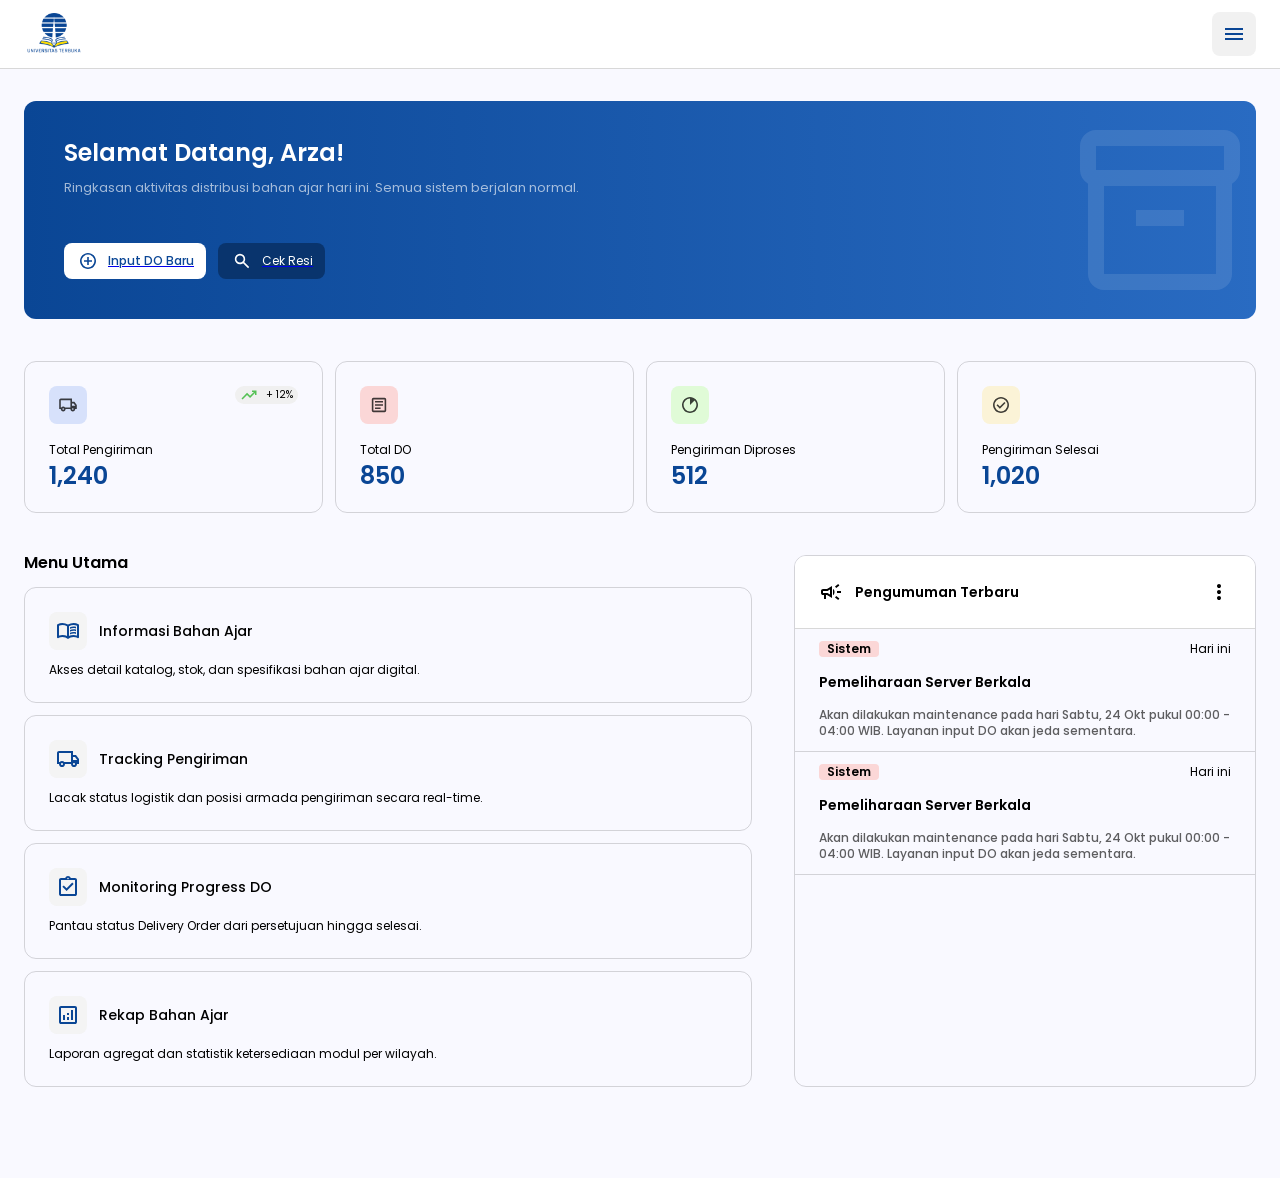
==== index.html @ af5f8cee "feat: implement session persistence, dashboard layout, and tracking page structure" ====
<!DOCTYPE html>
<html lang="en">

<head>
    <meta charset="UTF-8">
    <meta name="viewport" content="width=device-width, initial-scale=1.0">
    <title>Dashboard - Sistem Bahan Ajar Universitas Terbuka</title>

    <!-- CSS -->
    <link rel="stylesheet" href="/assets/css/global.css">
    <link rel="stylesheet" href="/assets/css/index.css">

    <!-- Fonts -->
    <link rel="preconnect" href="https://fonts.googleapis.com">
    <link rel="preconnect" href="https://fonts.gstatic.com" crossorigin>
    <link
        href="https://fonts.googleapis.com/css2?family=Poppins:ital,wght@0,100;0,200;0,300;0,400;0,500;0,600;0,700;0,800;0,900;1,100;1,200;1,300;1,400;1,500;1,600;1,700;1,800;1,900&display=swap"
        rel="stylesheet">

    <!-- Favicon -->
    <link rel="shortcut icon" href="/assets/images/Universitas Terbuka.png" type="image/x-icon">
</head>

<body>
    <nav class="navbar">
        <div class="navbar-logo">
            <img src="/assets/images/Universitas Terbuka.png" alt="">
        </div>

        <ul id="navbar-menu" class="navbar-menu">
            <li>
                <a href="" class="navbar-links">
                    <svg class="navbar-links__icon" xmlns="http://www.w3.org/2000/svg" height="24px"
                        viewBox="0 -960 960 960" width="24px" fill="#currentColor">
                        <path
                            d="M520-600v-240h320v240H520ZM120-440v-400h320v400H120Zm400 320v-400h320v400H520Zm-400 0v-240h320v240H120Z" />
                    </svg>
                    <p>Dashboard</p>
                </a>
            </li>

            <li>
                <a href="" class="navbar-links">
                    <svg xmlns="http://www.w3.org/2000/svg" height="24px" viewBox="0 -960 960 960" width="24px"
                        fill="currentColor">
                        <path
                            d="M155-195q-35-35-35-85H40v-440q0-33 23.5-56.5T120-800h560v160h120l120 160v200h-80q0 50-35 85t-85 35q-50 0-85-35t-35-85H360q0 50-35 85t-85 35q-50 0-85-35Zm113.5-56.5Q280-263 280-280t-11.5-28.5Q257-320 240-320t-28.5 11.5Q200-297 200-280t11.5 28.5Q223-240 240-240t28.5-11.5Zm480 0Q760-263 760-280t-11.5-28.5Q737-320 720-320t-28.5 11.5Q680-297 680-280t11.5 28.5Q703-240 720-240t28.5-11.5ZM680-440h170l-90-120h-80v120Z" />
                    </svg>
                    <p>Tracking Pengiriman</p>
                </a>
            </li>

            <li>
                <a href="" class="navbar-links">
                    <svg xmlns="http://www.w3.org/2000/svg" height="24px" viewBox="0 -960 960 960" width="24px"
                        fill="currentColor">
                        <path
                            d="M200-120q-33 0-56.5-23.5T120-200v-560q0-33 23.5-56.5T200-840h280v80H200v560h280v80H200Zm440-160-55-58 102-102H360v-80h327L585-622l55-58 200 200-200 200Z" />
                    </svg>
                    <p>Logout</p>
                </a>
            </li>
        </ul>

        <button id="navbar-toggle" class="navbar-toggle" onclick="toggleNavbar()">
            <svg class="navbar-toggle__icon" xmlns="http://www.w3.org/2000/svg" height="24px" viewBox="0 -960 960 960"
                width="24px" fill="currentColor">
                <path d="M120-240v-80h720v80H120Zm0-200v-80h720v80H120Zm0-200v-80h720v80H120Z" />
            </svg>
        </button>
    </nav>

    <main class="main">
        <header class="header">
            <h1 class="header-title">Selamat Datang, Arza!</h1>
            <p class="header-subtitle">Ringkasan aktivitas distribusi bahan ajar hari ini. Semua sistem berjalan normal.
            </p>

            <svg class="header-decoration" xmlns="http://www.w3.org/2000/svg" height="242px" viewBox="0 -960 960 960"
                width="24px" fill="currentColor">
                <path
                    d="M200-80q-33 0-56.5-23.5T120-160v-451q-18-11-29-28.5T80-680v-120q0-33 23.5-56.5T160-880h640q33 0 56.5 23.5T880-800v120q0 23-11 40.5T840-611v451q0 33-23.5 56.5T760-80H200Zm0-520v440h560v-440H200Zm-40-80h640v-120H160v120Zm200 280h240v-80H360v80Zm120 20Z" />
            </svg>

            <div class="header-actions" style="margin-top: 32px;">
                <a href="#" class="action-button action-button--white">
                    <svg class="action-button__icon" xmlns="http://www.w3.org/2000/svg" height="24px"
                        viewBox="0 -960 960 960" width="24px" fill="currentColor">
                        <path
                            d="M440-280h80v-160h160v-80H520v-160h-80v160H280v80h160v160Zm40 200q-83 0-156-31.5T197-197q-54-54-85.5-127T80-480q0-83 31.5-156T197-763q54-54 127-85.5T480-880q83 0 156 31.5T763-763q54 54 85.5 127T880-480q0 83-31.5 156T763-197q-54 54-127 85.5T480-80Zm0-80q134 0 227-93t93-227q0-134-93-227t-227-93q-134 0-227 93t-93 227q0 134 93 227t227 93Zm0-320Z" />
                    </svg>
                    <p class="action-button__text">Input DO Baru</p>
                </a>

                <a href="/tracking.html" class="action-button action-button--primary">
                    <svg class="action-button__icon" xmlns="http://www.w3.org/2000/svg" height="24px"
                        viewBox="0 -960 960 960" width="24px" fill="currentColor">
                        <path
                            d="M784-120 532-372q-30 24-69 38t-83 14q-109 0-184.5-75.5T120-580q0-109 75.5-184.5T380-840q109 0 184.5 75.5T640-580q0 44-14 83t-38 69l252 252-56 56ZM380-400q75 0 127.5-52.5T560-580q0-75-52.5-127.5T380-760q-75 0-127.5 52.5T200-580q0 75 52.5 127.5T380-400Z" />
                    </svg>
                    <p class="action-button__text">Cek Resi</p>
                </a>
            </div>
        </header>

        <ul class="card-analytic">
            <li>
                <div class="card-analytics">
                    <div class="card-analytics__header">
                        <div class="card-analytics-icon" style="background-color: rgb(215, 225, 251);">
                            <svg xmlns="http://www.w3.org/2000/svg" height="24px" viewBox="0 -960 960 960" width="24px"
                                fill="currentColor">
                                <path
                                    d="M155-195q-35-35-35-85H40v-440q0-33 23.5-56.5T120-800h560v160h120l120 160v200h-80q0 50-35 85t-85 35q-50 0-85-35t-35-85H360q0 50-35 85t-85 35q-50 0-85-35Zm113.5-56.5Q280-263 280-280t-11.5-28.5Q257-320 240-320t-28.5 11.5Q200-297 200-280t11.5 28.5Q223-240 240-240t28.5-11.5ZM120-360h32q17-18 39-29t49-11q27 0 49 11t39 29h272v-360H120v360Zm628.5 108.5Q760-263 760-280t-11.5-28.5Q737-320 720-320t-28.5 11.5Q680-297 680-280t11.5 28.5Q703-240 720-240t28.5-11.5ZM680-440h170l-90-120h-80v120ZM360-540Z" />
                            </svg>
                        </div>

                        <div class="card-analytics-trend">
                            <svg xmlns="http://www.w3.org/2000/svg" height="18px" viewBox="0 -960 960 960" width="18px"
                                fill="currentColor">
                                <path
                                    d="m136-240-56-56 296-298 160 160 208-206H640v-80h240v240h-80v-104L536-320 376-480 136-240Z" />
                            </svg>
                            <p>+ 12%</p>
                        </div>
                    </div>

                    <h2 class="card-analytics-title" style="margin-top: 12px;">Total Pengiriman</h2>
                    <p class="card-analytics-amount">1,240</p>
                </div>
            </li>

            <li>
                <div class="card-analytics">
                    <div class="card-analytics__header">
                        <div class="card-analytics-icon" style="background-color: rgb(251, 215, 215);">
                            <svg xmlns="http://www.w3.org/2000/svg" height="24px" viewBox="0 -960 960 960" width="24px"
                                fill="currentColor">
                                <path
                                    d="M280-280h280v-80H280v80Zm0-160h400v-80H280v80Zm0-160h400v-80H280v80Zm-80 480q-33 0-56.5-23.5T120-200v-560q0-33 23.5-56.5T200-840h560q33 0 56.5 23.5T840-760v560q0 33-23.5 56.5T760-120H200Zm0-80h560v-560H200v560Zm0-560v560-560Z" />
                            </svg>
                        </div>
                    </div>

                    <h2 class="card-analytics-title" style="margin-top: 12px;">Total DO</h2>
                    <p class="card-analytics-amount">850</p>
                </div>
            </li>

            <li>
                <div class="card-analytics">
                    <div class="card-analytics__header">
                        <div class="card-analytics-icon" style="background-color: rgb(224, 251, 215);">
                            <svg xmlns="http://www.w3.org/2000/svg" height="24px" viewBox="0 -960 960 960" width="24px"
                                fill="currentColor">
                                <path
                                    d="M324-111.5Q251-143 197-197t-85.5-127Q80-397 80-480t31.5-156Q143-709 197-763t127-85.5Q397-880 480-880t156 31.5Q709-817 763-763t85.5 127Q880-563 880-480t-31.5 156Q817-251 763-197t-127 85.5Q563-80 480-80t-156-31.5ZM707-253q93-93 93-227 0-64-24-123t-69-104L480-480v-320q-134 0-227 93t-93 227q0 134 93 227t227 93q134 0 227-93Z" />
                            </svg>
                        </div>
                    </div>

                    <h2 class="card-analytics-title" style="margin-top: 12px;">Pengiriman Diproses</h2>
                    <p class="card-analytics-amount">512</p>
                </div>
            </li>

            <li>
                <div class="card-analytics">
                    <div class="card-analytics__header">
                        <div class="card-analytics-icon" style="background-color: rgb(251, 243, 215);">
                            <svg xmlns="http://www.w3.org/2000/svg" height="24px" viewBox="0 -960 960 960" width="24px"
                                fill="currentColor">
                                <path
                                    d="m424-296 282-282-56-56-226 226-114-114-56 56 170 170Zm56 216q-83 0-156-31.5T197-197q-54-54-85.5-127T80-480q0-83 31.5-156T197-763q54-54 127-85.5T480-880q83 0 156 31.5T763-763q54 54 85.5 127T880-480q0 83-31.5 156T763-197q-54 54-127 85.5T480-80Zm0-80q134 0 227-93t93-227q0-134-93-227t-227-93q-134 0-227 93t-93 227q0 134 93 227t227 93Zm0-320Z" />
                            </svg>
                        </div>
                    </div>

                    <h2 class="card-analytics-title" style="margin-top: 12px;">Pengiriman Selesai</h2>
                    <p class="card-analytics-amount">1,020</p>
                </div>
            </li>
        </ul>

        <div class="cols-2">
            <section class="main-menu-section">
                <h2 class="h2">Menu Utama</h2>

                <ul class="main-menu">
                    <li>
                        <div class="main-menu-item">
                            <div class="main-menu-item__header">
                                <div class="main-menu-item__icon">
                                    <svg xmlns="http://www.w3.org/2000/svg" height="24px" viewBox="0 -960 960 960"
                                        width="24px" fill="currentColor">
                                        <path
                                            d="M560-564v-68q33-14 67.5-21t72.5-7q26 0 51 4t49 10v64q-24-9-48.5-13.5T700-600q-38 0-73 9.5T560-564Zm0 220v-68q33-14 67.5-21t72.5-7q26 0 51 4t49 10v64q-24-9-48.5-13.5T700-380q-38 0-73 9t-67 27Zm0-110v-68q33-14 67.5-21t72.5-7q26 0 51 4t49 10v64q-24-9-48.5-13.5T700-490q-38 0-73 9.5T560-454ZM260-320q47 0 91.5 10.5T440-278v-394q-41-24-87-36t-93-12q-36 0-71.5 7T120-692v396q35-12 69.5-18t70.5-6Zm260 42q44-21 88.5-31.5T700-320q36 0 70.5 6t69.5 18v-396q-33-14-68.5-21t-71.5-7q-47 0-93 12t-87 36v394Zm-40 118q-48-38-104-59t-116-21q-42 0-82.5 11T100-198q-21 11-40.5-1T40-234v-482q0-11 5.5-21T62-752q46-24 96-36t102-12q58 0 113.5 15T480-740q51-30 106.5-45T700-800q52 0 102 12t96 36q11 5 16.5 15t5.5 21v482q0 23-19.5 35t-40.5 1q-37-20-77.5-31T700-240q-60 0-116 21t-104 59ZM280-494Z" />
                                    </svg>
                                </div>

                                <h3 class="main-menu-item-title">Informasi Bahan Ajar</h3>
                            </div>

                            <p class="main-menu-item__description">
                                Akses detail katalog, stok, dan spesifikasi bahan ajar digital.
                            </p>
                        </div>
                    </li>

                    <li>
                        <div class="main-menu-item">
                            <div class="main-menu-item__header">
                                <div class="main-menu-item__icon">
                                    <svg xmlns="http://www.w3.org/2000/svg" height="24px" viewBox="0 -960 960 960"
                                        width="24px" fill="currentColor">
                                        <path
                                            d="M155-195q-35-35-35-85H40v-440q0-33 23.5-56.5T120-800h560v160h120l120 160v200h-80q0 50-35 85t-85 35q-50 0-85-35t-35-85H360q0 50-35 85t-85 35q-50 0-85-35Zm113.5-56.5Q280-263 280-280t-11.5-28.5Q257-320 240-320t-28.5 11.5Q200-297 200-280t11.5 28.5Q223-240 240-240t28.5-11.5ZM120-360h32q17-18 39-29t49-11q27 0 49 11t39 29h272v-360H120v360Zm628.5 108.5Q760-263 760-280t-11.5-28.5Q737-320 720-320t-28.5 11.5Q680-297 680-280t11.5 28.5Q703-240 720-240t28.5-11.5ZM680-440h170l-90-120h-80v120ZM360-540Z" />
                                    </svg>
                                </div>

                                <h3 class="main-menu-item-title">Tracking Pengiriman</h3>
                            </div>

                            <p class="main-menu-item__description">
                                Lacak status logistik dan posisi armada pengiriman secara real-time.
                            </p>
                        </div>
                    </li>

                    <li>
                        <div class="main-menu-item">
                            <div class="main-menu-item__header">
                                <div class="main-menu-item__icon">
                                    <svg xmlns="http://www.w3.org/2000/svg" height="24px" viewBox="0 -960 960 960"
                                        width="24px" fill="currentColor">
                                        <path
                                            d="m424-318 282-282-56-56-226 226-114-114-56 56 170 170ZM200-120q-33 0-56.5-23.5T120-200v-560q0-33 23.5-56.5T200-840h168q13-36 43.5-58t68.5-22q38 0 68.5 22t43.5 58h168q33 0 56.5 23.5T840-760v560q0 33-23.5 56.5T760-120H200Zm0-80h560v-560H200v560Zm301.5-598.5Q510-807 510-820t-8.5-21.5Q493-850 480-850t-21.5 8.5Q450-833 450-820t8.5 21.5Q467-790 480-790t21.5-8.5ZM200-200v-560 560Z" />
                                    </svg>
                                </div>

                                <h3 class="main-menu-item-title">Monitoring Progress DO</h3>
                            </div>

                            <p class="main-menu-item__description">
                                Pantau status Delivery Order dari persetujuan hingga selesai.
                            </p>
                        </div>
                    </li>

                    <li>
                        <div class="main-menu-item">
                            <div class="main-menu-item__header">
                                <div class="main-menu-item__icon">
                                    <svg xmlns="http://www.w3.org/2000/svg" height="24px" viewBox="0 -960 960 960"
                                        width="24px" fill="currentColor">
                                        <path
                                            d="M280-280h80v-200h-80v200Zm320 0h80v-400h-80v400Zm-160 0h80v-120h-80v120Zm0-200h80v-80h-80v80ZM200-120q-33 0-56.5-23.5T120-200v-560q0-33 23.5-56.5T200-840h560q33 0 56.5 23.5T840-760v560q0 33-23.5 56.5T760-120H200Zm0-80h560v-560H200v560Zm0-560v560-560Z" />
                                    </svg>
                                </div>

                                <h3 class="main-menu-item-title">Rekap Bahan Ajar</h3>
                            </div>

                            <p class="main-menu-item__description">
                                Laporan agregat dan statistik ketersediaan modul per wilayah.
                            </p>
                        </div>
                    </li>
                </ul>
            </section>

            <section class="announcement-section">
                <div class="announcement-section-header">
                    <div class="announcement-section-header__left">
                        <svg xmlns="http://www.w3.org/2000/svg" height="24px" viewBox="0 -960 960 960" width="24px"
                            fill="#currentColor">
                            <path
                                d="M720-440v-80h160v80H720Zm48 280-128-96 48-64 128 96-48 64Zm-80-480-48-64 128-96 48 64-128 96ZM200-200v-160h-40q-33 0-56.5-23.5T80-440v-80q0-33 23.5-56.5T160-600h160l200-120v480L320-360h-40v160h-80Zm240-182v-196l-98 58H160v80h182l98 58Zm120 36v-268q27 24 43.5 58.5T620-480q0 41-16.5 75.5T560-346ZM300-480Z" />
                        </svg>
                        <h2 class="announcement-section-title">Pengumuman Terbaru</h2>
                    </div>

                    <svg xmlns="http://www.w3.org/2000/svg" height="24px" viewBox="0 -960 960 960" width="24px"
                        fill="#currentColor">
                        <path
                            d="M480-160q-33 0-56.5-23.5T400-240q0-33 23.5-56.5T480-320q33 0 56.5 23.5T560-240q0 33-23.5 56.5T480-160Zm0-240q-33 0-56.5-23.5T400-480q0-33 23.5-56.5T480-560q33 0 56.5 23.5T560-480q0 33-23.5 56.5T480-400Zm0-240q-33 0-56.5-23.5T400-720q0-33 23.5-56.5T480-800q33 0 56.5 23.5T560-720q0 33-23.5 56.5T480-640Z" />
                    </svg>
                </div>

                <ul class="announcement-section-body">
                    <li class="announcement-items">
                        <div class="announcement-items__header">
                            <p class="announcement-items-type announcement-items-type--red">Sistem</p>
                            <p class="announcement-items-time">Hari ini</p>
                        </div>
                        <h3 class="announcement-items-title">Pemeliharaan Server Berkala</h3>
                        <p class="announcement-items-body">Akan dilakukan maintenance pada hari Sabtu, 24 Okt pukul
                            00:00 - 04:00 WIB. Layanan input DO akan jeda sementara.</p>
                    </li>

                    <li class="announcement-items">
                        <div class="announcement-items__header">
                            <p class="announcement-items-type announcement-items-type--red">Sistem</p>
                            <p class="announcement-items-time">Hari ini</p>
                        </div>
                        <h3 class="announcement-items-title">Pemeliharaan Server Berkala</h3>
                        <p class="announcement-items-body">Akan dilakukan maintenance pada hari Sabtu, 24 Okt pukul
                            00:00 - 04:00 WIB. Layanan input DO akan jeda sementara.</p>
                    </li>
                </ul>
            </section>
        </div>
    </main>

    <script src="/assets/js/index.js"></script>
</body>

</html>
---- assets/css/global.css ----
* {
      font-family: "Poppins", sans-serif !important;
}

/* CSS Reset */
/* http://meyerweb.com/eric/tools/css/reset/ 
   v2.0 | 20110126
   License: none (public domain)
*/

html,
body,
div,
span,
applet,
object,
iframe,
h1,
h2,
h3,
h4,
h5,
h6,
p,
blockquote,
pre,
a,
abbr,
acronym,
address,
big,
cite,
code,
del,
dfn,
em,
img,
ins,
kbd,
q,
s,
samp,
small,
strike,
strong,
sub,
sup,
tt,
var,
b,
u,
i,
center,
dl,
dt,
dd,
ol,
ul,
li,
fieldset,
form,
label,
legend,
table,
caption,
tbody,
tfoot,
thead,
tr,
th,
td,
article,
aside,
canvas,
details,
embed,
figure,
figcaption,
footer,
header,
hgroup,
menu,
nav,
output,
ruby,
section,
summary,
time,
mark,
audio,
video {
      margin: 0;
      padding: 0;
      border: 0;
      font-size: 100%;
      font: inherit;
      vertical-align: baseline;
}

/* HTML5 display-role reset for older browsers */
article,
aside,
details,
figcaption,
figure,
footer,
header,
hgroup,
menu,
nav,
section {
      display: block;
}

body {
      line-height: 1;
}

ol,
ul {
      list-style: none;
}

blockquote,
q {
      quotes: none;
}

blockquote:before,
blockquote:after,
q:before,
q:after {
      content: '';
      content: none;
}

table {
      border-collapse: collapse;
      border-spacing: 0;
}

/* Variables */
:root {
      --color-primary: #0a4695;
      --color-primary-darker: #09346d;
      --color-border: rgba(0, 0, 0, 0.151);
}

/* Typography */
.header-title {
    font-size: 24px;
    font-weight: 600;
}

.header-subtitle {
    font-size: 13px;
    line-height: 22px;
}

/* Navbar */
.navbar {
    border-bottom: 1px solid var(--color-border);
    padding: 12px 24px;
    display: flex;
    justify-content: space-between;
    align-items: center;
    position: sticky;
    z-index: 12;
    top: 0;
    left: 0;
    background-color: white;
}

.navbar-logo img {
    height: 40px;
}

.navbar-toggle {
    background-color: #f1f1f1;
    border: none;
    display: flex;
    height: 44px;
    align-items: center;
    width: 44px;
    justify-content: center;
    border-radius: 8px;
    cursor: pointer;
}

.navbar-toggle:hover {
    filter: brightness(90%);
}

.navbar-toggle:active {
    filter: brightness(80%);
}

.navbar-toggle__icon {
    fill: var(--color-primary);
}

.navbar-menu {
    border-top: 1px solid var(--color-border);
    position: absolute;
    top: -150px;
    width: 100%;
    left: 0;
    background-color: #ffffff;
    transition: all .3s ease-in-out;
    z-index: 1;
    opacity: 0%;
}

.navbar-menu--active {
    top: 100% !important;
    opacity: 100%;
}

.navbar-links {
    display: flex;
    align-items: center;
    column-gap: 12px;
    padding: 12px 24px;
    font-size: 12px;
    border-bottom: 1px solid rgba(0, 0, 0, 0.151);
}

.navbar-links svg {
    fill: black;
    scale: 70%;
}

.navbar-links p {
    color: black;
}

.navbar-links:hover>* {
    fill: var(--color-primary);
    color: var(--color-primary);
}

.text--primary {
    color: var(--color-primary);
}

.text--primary-darker {
    color: var(--color-primary-darker);
}

/* Layout */
.main {
    padding: 32px 24px;
    display: flex;
    flex-direction: column;
    row-gap: 42px;
}
---- assets/css/index.css ----
body {
    background-color: #f9f9ff;
}

/* Main */
.main {
    padding: 32px 24px;
    display: flex;
    flex-direction: column;
    row-gap: 42px;
}

/* Header */
.header {
    background: #0A4695;
    border-radius: 12px;
    padding: 40px;
    display: flex;
    flex-direction: column;
    justify-content: center;
    row-gap: 12px;
    position: relative;
    background: linear-gradient(90deg, rgba(10, 70, 149, 1) 0%, rgba(41, 107, 194, 1) 100%);
}

.header-title {
    font-size: 24px;
    font-weight: 600;
    color: white;
}

.header-subtitle {
    color: rgba(255, 255, 255, 0.619);
    font-size: 13px;
    line-height: 22px;
}

.header-decoration {
    position: absolute;
    right: 0;
    scale: 800%;
    fill: white;
    opacity: 10%;
    transform-origin: right;
}

.header-actions {
    display: flex;
    column-gap: 12px;
}

.action-button {
    display: flex;
    align-items: center;
    column-gap: 8px;
    padding: 6px 12px;
    border-radius: 8px;
}

.action-button__icon {
    scale: 80%;
}

.action-button--white .action-button__icon {
    fill: var(--color-primary);
}

.action-button--white {
    background-color: white;
    display: flex;
    align-items: center;
    width: fit-content;
    font-weight: 500;
}

.action-button__text {
    font-size: 12px;
}

.action-button--white .action-button__text {
    color: var(--color-primary);
}

.action-button--primary {
    background-color: var(--color-primary-darker);
}

.action-button--primary .action-button__text {
    color: white;
}

.action-button--primary .action-button__text {
    color: white;
}


.action-button--primary .action-button__icon {
    color: white;
}

/* Analytic */
.card-analytic {
    display: grid;
    grid-template-columns: repeat(auto-fit, minmax(200px, 1fr));
    gap: 12px;
}

.card-analytics {
    display: flex;
    min-width: 150px;
    flex-direction: column;
    row-gap: 8px;
    border: 1px solid var(--color-border);
    padding: 24px;
    border-radius: 12px;
}

.card-analytics-icon {
    width: 38px;
    aspect-ratio: 1/1;
    display: flex;
    justify-content: center;
    align-items: center;
    border-radius: 8px;
}

.card-analytics-icon svg {
    scale: 80%;
    fill: rgba(0, 0, 0, 0.746);
}

.card-analytics-title {
    font-size: 12px;
}

.card-analytics-amount {
    font-size: 24px;
    font-weight: 600;
    color: var(--color-primary);
}

.card-analytics__header {
    display: flex;
    justify-content: space-between;
}

.card-analytics-trend {
    display: flex;
    align-items: center;
    background-color: rgb(240, 240, 240);
    border-radius: 12px;
    width: fit-content;
    column-gap: 8px;
    height: fit-content;
    padding-inline: 5px;
}

.card-analytics-trend svg {
    fill: rgb(85, 193, 85);
}

.card-analytics-trend p {
    font-size: 10px;
}

/* Typography */
.h2 {
    font-size: 16px;
    font-weight: 600;
}

/* Main Menu */
.main-menu-item__header {
    display: flex;
    align-items: center;
    column-gap: 12px;
}

.main-menu-item-title {
   font-size: 14px; 
   font-weight: 500;
}

.main-menu-item {
    border: 1px solid var(--color-border);
    border-radius: 12px;
    padding: 24px;
    display: flex;
    flex-direction: column;
    row-gap: 12px;
}

.main-menu-item__description {
    font-size: 12px;
    line-height: 16px;
}

.main-menu-item__icon {
    background-color: rgb(244, 244, 244);
    width: 38px;
    height: 38px;
    border-radius: 8px;
    display: flex;
    justify-content: center;
    align-items: center;
}

.main-menu-item__icon svg {
    fill: var(--color-primary);
}

.main-menu-section {
    display: flex;
    flex-direction: column;
    row-gap: 16px;
    width: 100%;
}

.main-menu {
    display: flex;
    flex-direction: column;
    flex-wrap: wrap;
    gap: 12px;
}

/* Announcement */
.announcement-section {
    border: 1px solid var(--color-border);
    border-radius: 12px;
    overflow: hidden;
}

.announcement-section-header {
    display: flex;
    background-color: white;
    justify-content: space-between;
    border-bottom: 1px solid var(--color-border);
    padding: 24px;
}

.announcement-section-header__left {
    display: flex;
    align-items: center;
    column-gap: 12px;
}

.announcement-section-title {
    font-size: 14px;
    font-weight: 600;
}

.announcement-items {
    display: flex;
    flex-direction: column;
    row-gap: 18px;
}

.announcement-items-type {
    font-size: 12px;
    width: fit-content;
    font-weight: 510;
    padding: 2px 8px;
    border-radius: 4px;
}

.announcement-items-type--red {
    background-color: rgb(251, 215, 215);;
}

.announcement-items-title { 
    font-size: 14px;
    font-weight: 550;
    padding-inline: 24px;
}

.announcement-items-body {
    font-size: 12px;
    font-weight: 500;
    color: rgba(0, 0, 0, 0.626);
    line-height: 16px;
    border-bottom: 1px solid var(--color-border);
    padding-inline: 24px;
    padding-bottom: 12px;
}

.announcement-items__header {
    display: flex;
    justify-content: space-between;
    align-items: center;
    padding-inline: 24px;
    padding-top: 12px;
}

.announcement-items-time {
    font-size: 12px;
}

.cols-2 {
    display: flex;
    flex-direction: column;
    gap: 42px;
}

@media screen and (min-width: 1200px) {
    .cols-2 {
        flex-direction: row;
    }
}
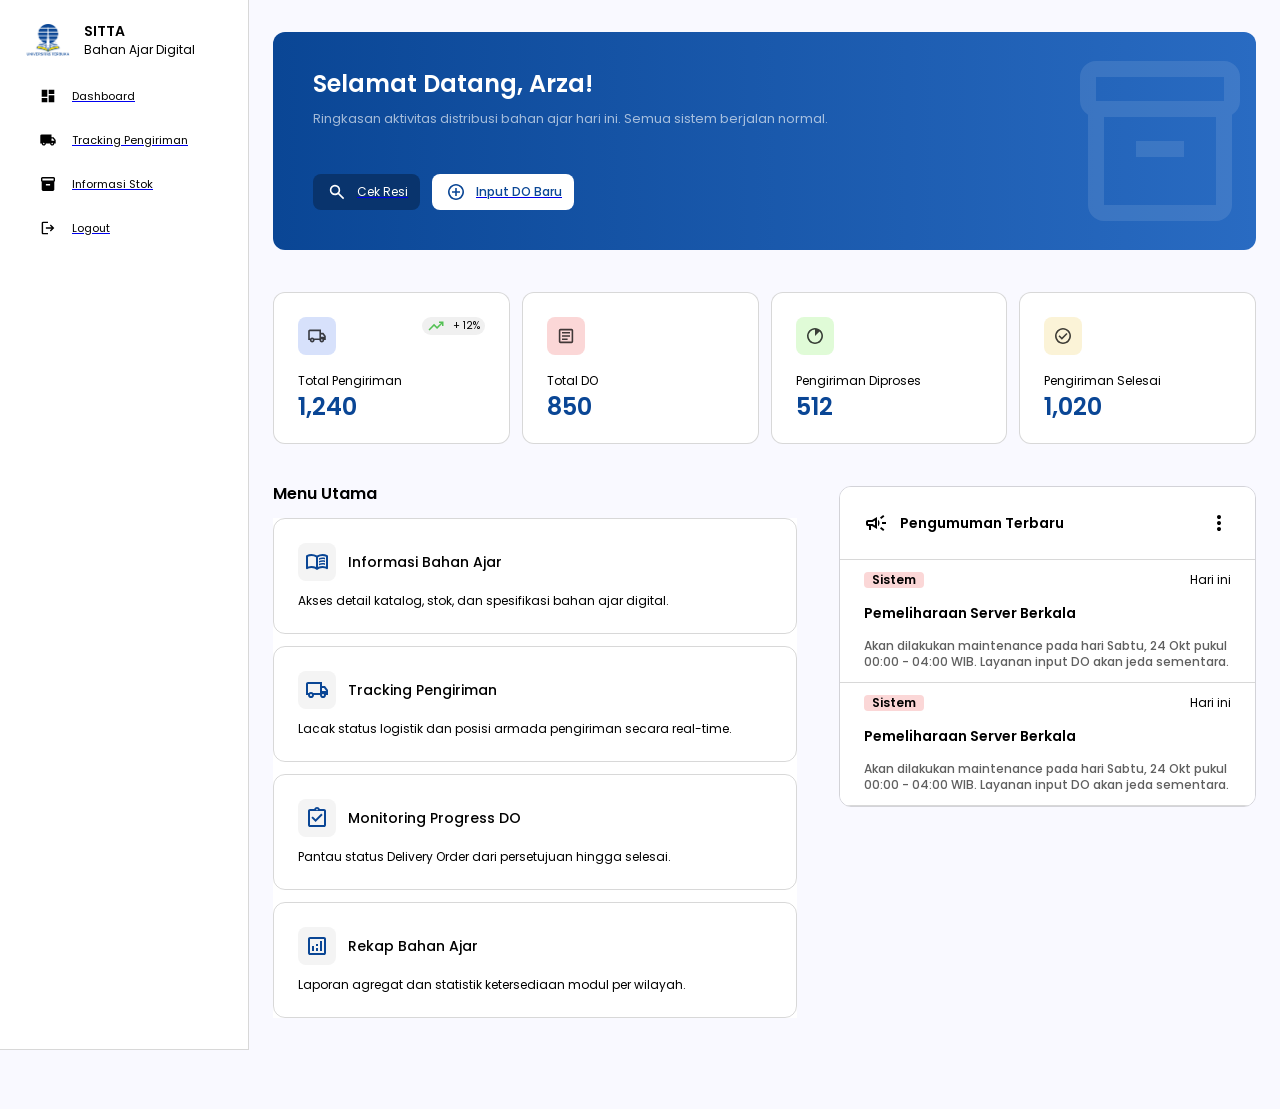
==== commit 29744d55: "feat: update navigation menu with routing, new branding, and logout confirmation logic" ====
--- a/index.html
+++ b/index.html
@@ -25,11 +25,15 @@
     <nav class="navbar">
         <div class="navbar-logo">
             <img src="/assets/images/Universitas Terbuka.png" alt="">
+            <div class="navbar-logo-text">
+                <p>SITTA</p>
+                <p>Bahan Ajar Digital</p>
+            </div>
         </div>
 
         <ul id="navbar-menu" class="navbar-menu">
             <li>
-                <a href="" class="navbar-links">
+                <a href="/" class="navbar-links">
                     <svg class="navbar-links__icon" xmlns="http://www.w3.org/2000/svg" height="24px"
                         viewBox="0 -960 960 960" width="24px" fill="#currentColor">
                         <path
@@ -40,7 +44,7 @@
             </li>
 
             <li>
-                <a href="" class="navbar-links">
+                <a href="/tracking.html" class="navbar-links">
                     <svg xmlns="http://www.w3.org/2000/svg" height="24px" viewBox="0 -960 960 960" width="24px"
                         fill="currentColor">
                         <path
@@ -51,10 +55,21 @@
             </li>
 
             <li>
-                <a href="" class="navbar-links">
+                <a href="/inventory.html" class="navbar-links">
                     <svg xmlns="http://www.w3.org/2000/svg" height="24px" viewBox="0 -960 960 960" width="24px"
                         fill="currentColor">
                         <path
+                            d="M200-80q-33 0-56.5-23.5T120-160v-451q-18-11-29-28.5T80-680v-120q0-33 23.5-56.5T160-880h640q33 0 56.5 23.5T880-800v120q0 23-11 40.5T840-611v451q0 33-23.5 56.5T760-80H200Zm-40-600h640v-120H160v120Zm200 280h240v-80H360v80Z" />
+                    </svg>
+                    <p>Informasi Stok</p>
+                </a>
+            </li>
+
+            <li>
+                <a href="/logout.html" class="navbar-links" onclick="return confirm('Apakah anda yakin ingin logout?')">
+                    <svg xmlns="http://www.w3.org/2000/svg" height="24px" viewBox="0 -960 960 960" width="24px"
+                        fill="currentColor">
+                        <path
                             d="M200-120q-33 0-56.5-23.5T120-200v-560q0-33 23.5-56.5T200-840h280v80H200v560h280v80H200Zm440-160-55-58 102-102H360v-80h327L585-622l55-58 200 200-200 200Z" />
                     </svg>
                     <p>Logout</p>
@@ -62,7 +77,7 @@
             </li>
         </ul>
 
-        <button id="navbar-toggle" class="navbar-toggle" onclick="toggleNavbar()">
+        <button id="navbar-toggle" class="navbar-toggle" onclick="toggleNavbar(event)">
             <svg class="navbar-toggle__icon" xmlns="http://www.w3.org/2000/svg" height="24px" viewBox="0 -960 960 960"
                 width="24px" fill="currentColor">
                 <path d="M120-240v-80h720v80H120Zm0-200v-80h720v80H120Zm0-200v-80h720v80H120Z" />
@@ -73,8 +88,7 @@
     <main class="main">
         <header class="header">
             <h1 class="header-title">Selamat Datang, Arza!</h1>
-            <p class="header-subtitle">Ringkasan aktivitas distribusi bahan ajar hari ini. Semua sistem berjalan normal.
-            </p>
+            <p class="header-subtitle">Ringkasan aktivitas distribusi bahan ajar hari ini. Semua sistem berjalan normal.</p>
 
             <svg class="header-decoration" xmlns="http://www.w3.org/2000/svg" height="242px" viewBox="0 -960 960 960"
                 width="24px" fill="currentColor">
@@ -83,6 +97,15 @@
             </svg>
 
             <div class="header-actions" style="margin-top: 32px;">
+                <a href="/tracking.html" class="action-button action-button--primary">
+                    <svg class="action-button__icon" xmlns="http://www.w3.org/2000/svg" height="24px"
+                        viewBox="0 -960 960 960" width="24px" fill="currentColor">
+                        <path
+                            d="M784-120 532-372q-30 24-69 38t-83 14q-109 0-184.5-75.5T120-580q0-109 75.5-184.5T380-840q109 0 184.5 75.5T640-580q0 44-14 83t-38 69l252 252-56 56ZM380-400q75 0 127.5-52.5T560-580q0-75-52.5-127.5T380-760q-75 0-127.5 52.5T200-580q0 75 52.5 127.5T380-400Z" />
+                    </svg>
+                    <p class="action-button__text">Cek Resi</p>
+                </a>
+
                 <a href="#" class="action-button action-button--white">
                     <svg class="action-button__icon" xmlns="http://www.w3.org/2000/svg" height="24px"
                         viewBox="0 -960 960 960" width="24px" fill="currentColor">
@@ -90,15 +113,6 @@
                             d="M440-280h80v-160h160v-80H520v-160h-80v160H280v80h160v160Zm40 200q-83 0-156-31.5T197-197q-54-54-85.5-127T80-480q0-83 31.5-156T197-763q54-54 127-85.5T480-880q83 0 156 31.5T763-763q54 54 85.5 127T880-480q0 83-31.5 156T763-197q-54 54-127 85.5T480-80Zm0-80q134 0 227-93t93-227q0-134-93-227t-227-93q-134 0-227 93t-93 227q0 134 93 227t227 93Zm0-320Z" />
                     </svg>
                     <p class="action-button__text">Input DO Baru</p>
-                </a>
-
-                <a href="/tracking.html" class="action-button action-button--primary">
-                    <svg class="action-button__icon" xmlns="http://www.w3.org/2000/svg" height="24px"
-                        viewBox="0 -960 960 960" width="24px" fill="currentColor">
-                        <path
-                            d="M784-120 532-372q-30 24-69 38t-83 14q-109 0-184.5-75.5T120-580q0-109 75.5-184.5T380-840q109 0 184.5 75.5T640-580q0 44-14 83t-38 69l252 252-56 56ZM380-400q75 0 127.5-52.5T560-580q0-75-52.5-127.5T380-760q-75 0-127.5 52.5T200-580q0 75 52.5 127.5T380-400Z" />
-                    </svg>
-                    <p class="action-button__text">Cek Resi</p>
                 </a>
             </div>
         </header>
@@ -312,7 +326,6 @@
         </div>
     </main>
 
-    <script src="/assets/js/index.js"></script>
+    <script src="/assets/js/navbar.js"></script>
 </body>
-
 </html>
--- a/assets/css/global.css
+++ b/assets/css/global.css
@@ -1,5 +1,5 @@
 * {
-      font-family: "Poppins", sans-serif !important;
+    font-family: "Poppins", sans-serif !important;
 }
 
 /* CSS Reset */
@@ -89,12 +89,12 @@
 mark,
 audio,
 video {
-      margin: 0;
-      padding: 0;
-      border: 0;
-      font-size: 100%;
-      font: inherit;
-      vertical-align: baseline;
+    margin: 0;
+    padding: 0;
+    border: 0;
+    font-size: 100%;
+    font: inherit;
+    vertical-align: baseline;
 }
 
 /* HTML5 display-role reset for older browsers */
@@ -109,41 +109,41 @@
 menu,
 nav,
 section {
-      display: block;
+    display: block;
 }
 
 body {
-      line-height: 1;
+    line-height: 1;
 }
 
 ol,
 ul {
-      list-style: none;
+    list-style: none;
 }
 
 blockquote,
 q {
-      quotes: none;
+    quotes: none;
 }
 
 blockquote:before,
 blockquote:after,
 q:before,
 q:after {
-      content: '';
-      content: none;
+    content: '';
+    content: none;
 }
 
 table {
-      border-collapse: collapse;
-      border-spacing: 0;
+    border-collapse: collapse;
+    border-spacing: 0;
 }
 
 /* Variables */
 :root {
-      --color-primary: #0a4695;
-      --color-primary-darker: #09346d;
-      --color-border: rgba(0, 0, 0, 0.151);
+    --color-primary: #0a4695;
+    --color-primary-darker: #09346d;
+    --color-border: rgba(0, 0, 0, 0.151);
 }
 
 /* Typography */
@@ -209,11 +209,14 @@
     transition: all .3s ease-in-out;
     z-index: 1;
     opacity: 0%;
+    display: none;
 }
 
 .navbar-menu--active {
     top: 100% !important;
     opacity: 100%;
+    display: flex;
+    flex-direction: column;
 }
 
 .navbar-links {
@@ -239,6 +242,10 @@
     color: var(--color-primary);
 }
 
+.navbar-logo-text {
+    display: none;
+}
+
 .text--primary {
     color: var(--color-primary);
 }
@@ -253,4 +260,83 @@
     display: flex;
     flex-direction: column;
     row-gap: 42px;
+}
+
+
+@media screen and (min-width: 700px) {
+    body {
+        display: flex;
+    }
+
+    .navbar-toggle {
+        display: none;
+    }
+
+    .navbar-logo {
+        display: flex;
+        align-items: center;
+        column-gap: 12px;
+    }
+
+    .navbar-logo-text {
+        display: flex;
+        flex-direction: column;
+        row-gap: 6px;
+    }
+
+    .navbar-logo p:nth-child(1) {
+        font-size: 14px;
+        font-weight: 510;
+    }
+
+    .navbar-logo p:nth-child(2) {
+        font-size: 12px;
+    }
+
+    .navbar {
+        padding: 24px;
+        width: 100%;
+        max-width: 200px;
+        min-width: 200px;
+        position: sticky;
+        top: 0;
+        bottom: 0;
+        align-items: flex-start;
+        justify-content: flex-start;
+        border-right: 1px solid var(--color-border);
+        flex-direction: column;
+        row-gap: 24px;
+    }
+
+    .navbar-logo img {
+        height: 32px;
+    }
+
+    .navbar-menu {
+        position: static;
+        opacity: 100%;
+        transition: none;
+        border: none;
+        row-gap: 12px;
+        display: flex;
+        flex-direction: column;
+    }
+
+    .navbar-links {
+        border: none;
+        padding: 4px 12px;
+        font-size: 11px;
+    }
+    
+
+    .navbar-links--active {
+        background-color: #d0e1fb;
+        border-radius: 12px;
+    }
+
+    .navbar-links--active p, .navbar-links--active svg {
+        fill: var(--color-primary);
+        color: var(--color-primary);
+        font-weight: 510;
+    }
 }
--- a/assets/css/index.css
+++ b/assets/css/index.css
@@ -113,6 +113,7 @@
     border: 1px solid var(--color-border);
     padding: 24px;
     border-radius: 12px;
+    background-color: white;
 }
 
 .card-analytics-icon {
@@ -221,6 +222,7 @@
     flex-direction: column;
     flex-wrap: wrap;
     gap: 12px;
+    background-color: white;
 }
 
 /* Announcement */
@@ -228,6 +230,7 @@
     border: 1px solid var(--color-border);
     border-radius: 12px;
     overflow: hidden;
+    height: fit-content;
 }
 
 .announcement-section-header {
@@ -238,6 +241,10 @@
     padding: 24px;
 }
 
+.announcement-section-header:last-child {
+    border-bottom: none;
+}
+
 .announcement-section-header__left {
     display: flex;
     align-items: center;
@@ -253,6 +260,7 @@
     display: flex;
     flex-direction: column;
     row-gap: 18px;
+    background-color: white;
 }
 
 .announcement-items-type {
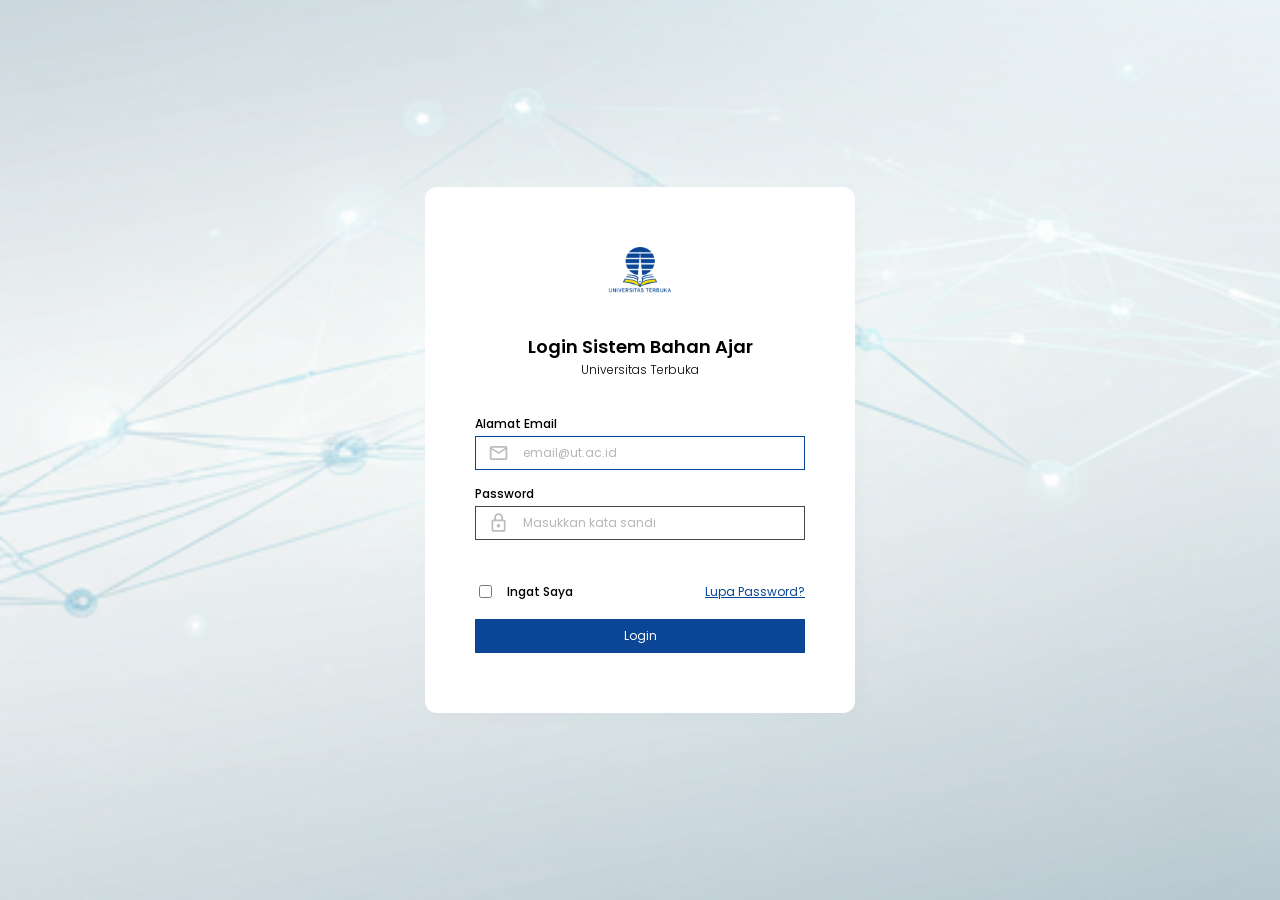
==== commit 843f51ce: "feat: add logout page, refactor navbar layout, update script references, and adjust responsive grid " ====
--- a/index.html
+++ b/index.html
@@ -326,6 +326,6 @@
         </div>
     </main>
 
-    <script src="/assets/js/navbar.js"></script>
+    <script src="/assets/js/global.js"></script>
 </body>
 </html>
--- a/assets/css/global.css
+++ b/assets/css/global.css
@@ -257,6 +257,7 @@
 /* Layout */
 .main {
     padding: 32px 24px;
+    overflow: auto;
     display: flex;
     flex-direction: column;
     row-gap: 42px;
@@ -295,9 +296,8 @@
 
     .navbar {
         padding: 24px;
+        max-width: 185px;
         width: 100%;
-        max-width: 200px;
-        min-width: 200px;
         position: sticky;
         top: 0;
         bottom: 0;
@@ -306,6 +306,7 @@
         border-right: 1px solid var(--color-border);
         flex-direction: column;
         row-gap: 24px;
+        height: 100vh;
     }
 
     .navbar-logo img {
